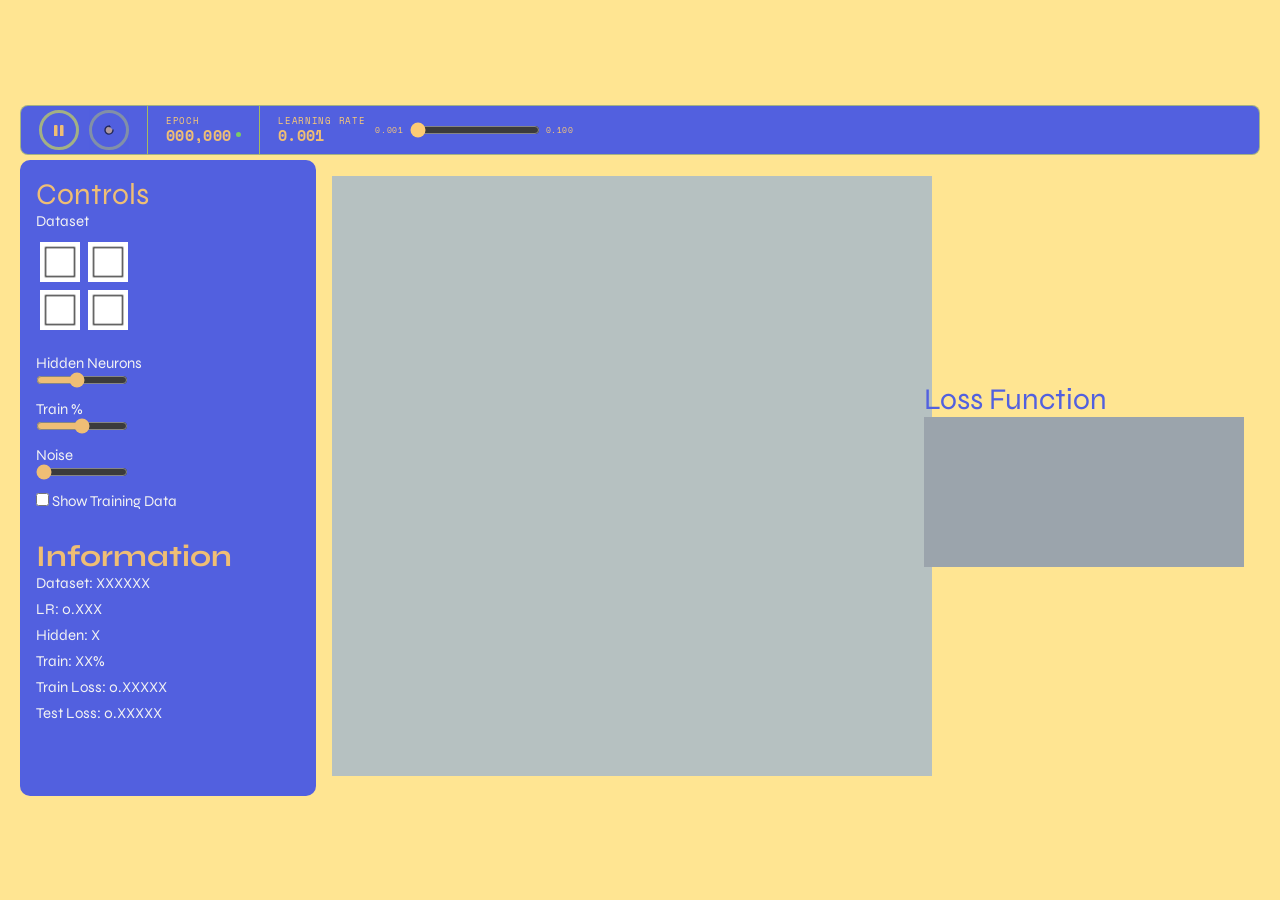
==== design.html @ 018b8b6a "Fixed pause logic" ====
<!-- Pending
- Assets for Dataset
- Set up sliders to connect to information
- Transfer code to a js file, avoid overriding
- Set up canvas
- Set up Loss function.
-->

<!DOCTYPE html>
<html lang="en">
<head>
  <meta charset="UTF-8"/>
  <meta name="viewport" content="width=device-width, initial-scale=1.0"/>
  <title>Neural Network Playground</title>
<link rel="icon" type="image/x-icon" href="logo.jpg">
  <link rel="preconnect" href="https://fonts.googleapis.com"/>
  <link href="https://fonts.googleapis.com/css2?family=Space+Mono:wght@400;700&family=Syne:wght@600;700&display=swap" rel="stylesheet"/>
  <link rel="stylesheet" href="finalstyle.css" />
</head>
<body>
<nav class="hdr">

  <!-- Section 1: Pause / Reset -->
  <div class="seg">
    <button class="btn" id="pauseBtn" title="Pause / Resume">
      <svg id="pauseIcon" viewBox="0 0 12 12">
        <rect x="1.0" y="1" width="3.5" height="30" rx="1"/>
        <rect x="7"   y="1" width="3.5" height="30" rx="1"/>
      </svg>
    </button>
    <button class="btn" id="resetBtn" title="Reset" style="opacity:0.6;">
      <svg viewBox="0 0 12 12" fill="none" stroke="currentColor" stroke-width="1.4" stroke-linecap="round" stroke-linejoin="round">
        <path d="M10 6A4 4 0 1 1 6 2.1"/>
        <polygon points="6,1 8.4,3.2 5.6,3.2" fill="currentColor" stroke="none"/>
      </svg>
    </button>
  </div>

  <!-- Section 2: Epoch -->
  <div class="seg">
    <div style="display:flex;flex-direction:column;gap:1px;">
      <div class="mono-label">epoch</div>
      <div style="display:flex;align-items:center;gap:5px;">
        <div class="mono-val" id="epochVal">0042</div>
        <div class="dot" id="dot"></div>
      </div>
    </div>
  </div>

  <!-- Section 3: Learning Rate -->
  <div class="seg">
    <div style="display:flex;flex-direction:column;gap:1px;flex-shrink:0;">
      <div class="mono-label">learning rate</div>
      <div class="mono-val" id="lrVal">0.001</div>
    </div>
    <div style="display:flex;align-items:center;gap:6px;flex:1;">
      <span class="mono-label" style="font-size:8px;white-space:nowrap;">0.001</span>
      <input type="range" class="lr-slider" id="lrSlider" min="1" max="100" step="1" value="1"/>
      <span class="mono-label" style="font-size:8px;white-space:nowrap;">0.100</span>
    </div>
  </div>
</nav>

<div class="left-sidebar-grid">
    <section class="left-sidebar" style="font-size: 30px;">Controls
         <p>Dataset</p>
         <div style="padding-bottom: 20px;">
            <div class="divSquare"><img src=test.webp></div>
            <div class="divSquare"><img src=test.webp></div>
            <div style='clear:both'></div>
            <div class="divSquare"><img src=test.webp></div>
            <div class="divSquare"><img src=test.webp></div>
            <div style='clear:both'></div>
         </div>
         <p>Hidden Neurons <br>
            <input type="range" class="controls-lr-slider" id="lrSlider" min="1" max="8" step="1" value="4"/>
         </p>
         <p>Train % <br>
            <input type="range" class="controls-lr-slider" id="lrSlider" min="10" max="90" step="1" value="50"/>
         </p>
         <p>Noise <br>
            <input type="range" class="controls-lr-slider" id="lrSlider" min="0" max="50" step="1" value="0"/>
         </p>
         <p><input type="checkbox"> Show Training Data</p>

         <h2 style="font-size: 30px; padding-top: 20px;">Information</h2>
         <p>Dataset: XXXXXX</p>
         <p>LR: 0.XXX</p>
         <p>Hidden: X</p>
         <p>Train: XX%</p>
         <p>Train Loss: 0.XXXXX</p>
         <p>Test Loss: 0.XXXXX</p>
    </section>
    <main class="main-content" style="margin: auto;">
        <canvas id="plot" width="600" height="600" style="background-color: rgb(182, 193, 193);"></canvas>
    </main>
    <main class="loss-function" style="margin: auto;">
        <p>Loss Function</p>
        <canvas id="lossPlot" width="320" style="background-color: rgb(155, 164, 172);"></canvas>
    </main>
</div>
 
<script>
  const lrSlider = document.getElementById('lrSlider');
  const lrVal    = document.getElementById('lrVal');
 
  lrSlider.addEventListener('input', () => {
    lrVal.textContent = (parseInt(lrSlider.value) / 1000).toFixed(3);
  });
 
  let paused = true;
  let epoch  = 0;
  const pauseBtn  = document.getElementById('pauseBtn');
  const pauseIcon = document.getElementById('pauseIcon');
  const epochVal  = document.getElementById('epochVal');
  const dot       = document.getElementById('dot');
 
  const PLAY  = '<polygon points="2.5,1.5 10,6 2.5,10.5"/>';
  const PAUSE = '<rect x="1.5" y="1" width="3.5" height="10" rx="1"/><rect x="7" y="1" width="3.5" height="10" rx="1"/>';
 
  function fmt(n) {
    return String(n).padStart(6, '0').replace(/(\d{3})(\d{3})/, '$1,$2');
  }
 
  function render() {
    epochVal.innerHTML = fmt(epoch);
  }
 
  pauseBtn.addEventListener('click', () => {
    paused = !paused;
    pauseIcon.innerHTML = paused ? PLAY : PAUSE;
    dot.className = paused ? 'dot off' : 'dot';
  });
 
  document.getElementById('resetBtn').addEventListener('click', () => {
    epoch = 0;
    paused = true;
    pauseIcon.innerHTML = PLAY;
    dot.className = 'dot off';
    render();
  });
 
  // 1 epoch per tick, every 20ms = 50 epochs per second
  setInterval(() => {
    if (!paused) {
      epoch += 1;
      render();
    }
  }, 20);
 
  render();

  document.querySelectorAll('.slider-row input[type=range]').forEach(input => {
    const out = document.getElementById(input.dataset.out);
    input.addEventListener('input', () => {
      out.textContent = (parseInt(input.value) / 100).toFixed(2);
    });
  });
 
  document.querySelectorAll('.img-card input[type=file]').forEach(inp => {
    inp.addEventListener('change', e => {
      const file = e.target.files[0];
      if (!file) return;
      const idx   = inp.dataset.card;
      const card  = document.getElementById('imgCard' + idx);
      const thumb = document.getElementById('imgThumb' + idx);
      const reader = new FileReader();
      reader.onload = ev => {
        thumb.src = ev.target.result;
        card.classList.add('has-image', 'selected');
      };
      reader.readAsDataURL(file);
    });
  });
</script>

</body>
</html>
---- finalstyle.css ----
*, *::before, *::after { box-sizing: border-box; margin: 0; padding: 0; }

    body {
      background: #ffdd6fc0;
      display: flex;
      align-items: flex-start;
      justify-content: center;
      flex-direction: column;
      padding: 20px;
      min-height: 100vh;
    }

    :root {
      --bg-primary: #5260df;
      --text-primary: #efbe75;
      --text-secondary: #f1cd63;
      --text-tertiary: #fecb74;
      --border-tertiary: rgba(229, 255, 0, 0.573);
      --border-secondary: rgba(220, 234, 69, 0.59);
      --radius-md: 70px;
      --radius-lg: 8px;
      --green: #7bca65;
    }

    .hdr {
      font-family: 'Syne', sans-serif;
      background: var(--bg-primary);
      border: 0.5px solid var(--border-secondary);
      border-radius: var(--radius-lg);
      display: flex;
      align-items: stretch;
      height: 50px;
      width: 100%;
      max-width: 100%;
      user-select: none;
      overflow: hidden;
    }

    .seg {
      display: flex;
      align-items: center;
      padding: 0 18px;
      gap: 10px;
      border-right: 0.5px solid var(--border-tertiary);
      flex-shrink: 0;
    }
    .seg:last-child { border-right: none; flex: 1; }

    .btn {
      width: 40px; height: 40px;
      border-radius: var(--radius-md);
      border: 3px solid var(--border-secondary);
      background: transparent;
      display: flex; align-items: center; justify-content: center;
      cursor: pointer;
      transition: background 0.12s, transform 0.08s;
      flex-shrink: 0;
    }
    .btn:hover { background: var(--bg-secondary); }
    .btn:active { transform: scale(0.94); }
    .btn svg { width: 12px; height: 12px; fill: var(--text-primary); }

    .mono-label {
      font-family: 'Space Mono', monospace;
      font-size: 9px;
      color: var(--text-tertiary);
      letter-spacing: 0.08em;
      text-transform: uppercase;
      line-height: 1;
    }
    .mono-val {
      font-family: 'Space Mono', monospace;
      font-size: 15px;
      font-weight: 700;
      color: var(--text-primary);
      letter-spacing: 0.02em;
      line-height: 1.2;
    }
    .mono-val span {
      font-size: 10px;
      color: var(--text-tertiary);
      font-weight: 400;
      margin-left: 2px;
    }

    .dot {
      width: 5px; height: 5px;
      border-radius: 50%;
      background: var(--green);
      flex-shrink: 0;
      animation: pulse 1.4s ease-in-out infinite;
    }
    .dot.off { background: var(--text-tertiary); animation: none; opacity: 0.5; }
    @keyframes pulse {
      0%, 100% { opacity: 1; transform: scale(1); }
      50%       { opacity: 0.4; transform: scale(0.7); }
    }

    .lr-slider {
      accent-color: var(--text-tertiary);
      cursor: pointer;
      flex: 1;
      min-width: 80px;
      max-width: 15%;
    }


    /* grid container */
.left-sidebar-grid {
    font-family: 'Syne', sans-serif;
    display:grid;
    padding-top: 5px;
    grid-template-areas:
        'main-content'
        'left-sidebar'
        'loss-function';
        width: 100%;
}

/* general column padding */
.left-sidebar-grid > * {
    padding:1rem;
}

.left-sidebar-grid > .main-content {
    grid-area:main-content;
}
.left-sidebar-grid > .left-sidebar {
    grid-area:left-sidebar;
    background:var(--bg-primary);
    color: var(--text-primary);
    border-radius: 10px;
}

.left-sidebar-grid > .loss-function {
    grid-area: loss-function;
    font-size: 30px;
    color: var(--bg-primary)
}

/* tablet breakpoint */
@media (min-width:768px) {
    .left-sidebar-grid {
        grid-template-columns:repeat(4, 1fr);
        grid-template-areas:
            'left-sidebar main-content main-content loss-function';
    }
}

.left-sidebar p {
    font-size: 15px;
    padding-bottom: 8px;
    font-weight: lighter;
        color:#f3f3f3;
}

.divSquare{
    width:40px; height:40px; margin:4px; float:left;
}

.divSquare img {
    height:40px;
}

.controls-lr-slider {
    accent-color: var(--text-primary);
    cursor: pointer;
    flex: 1;
    min-width: 80px;
    max-width: 35%;
}
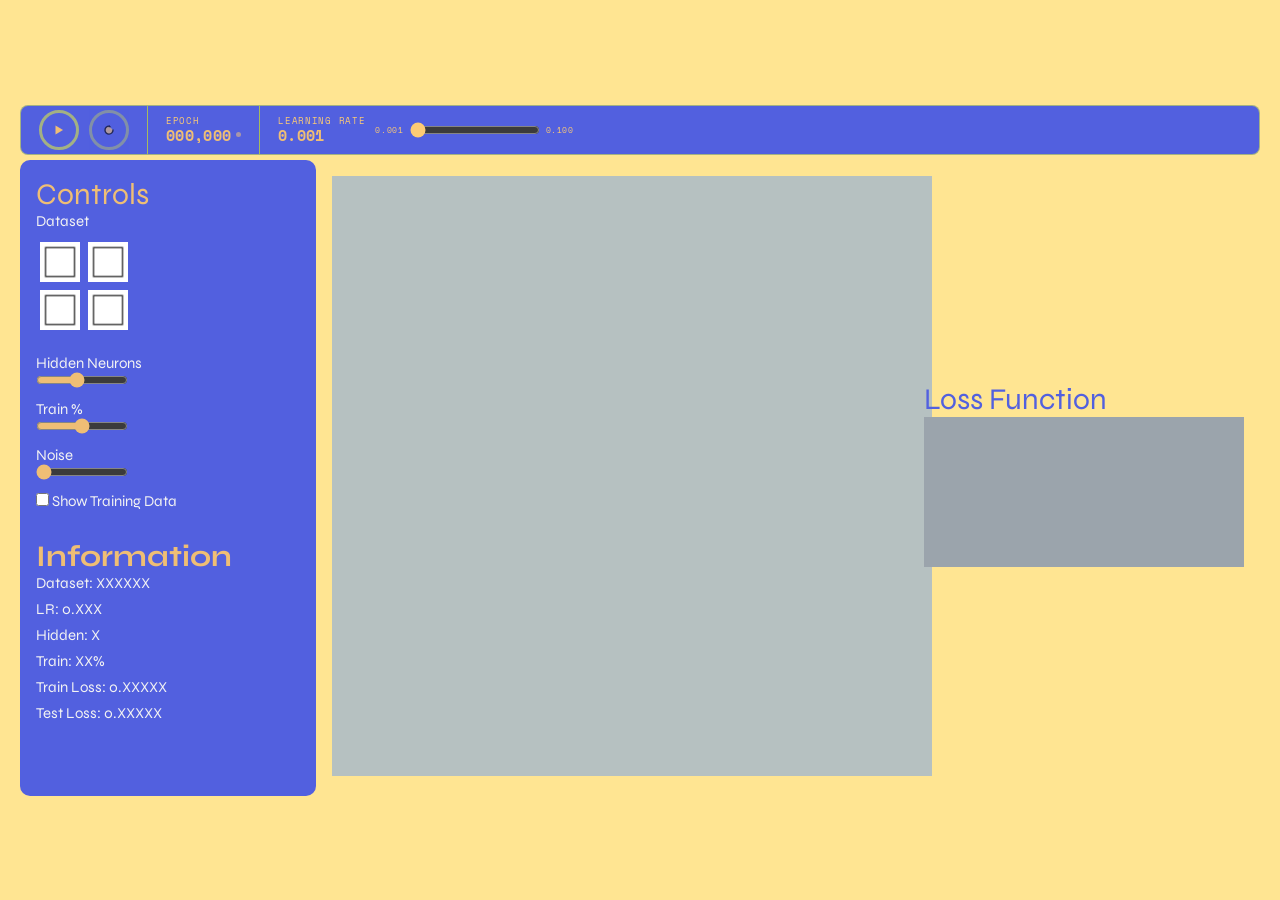
==== commit f5d95779: "Fixed slider logic" ====
--- a/design.html
+++ b/design.html
@@ -73,14 +73,11 @@
             <div style='clear:both'></div>
          </div>
          <p>Hidden Neurons <br>
-            <input type="range" class="controls-lr-slider" id="lrSlider" min="1" max="8" step="1" value="4"/>
-         </p>
+            <input type="range" class="controls-lr-slider" id="hiddenSlider" min="1" max="8" step="1" value="4"/>         </p>
          <p>Train % <br>
-            <input type="range" class="controls-lr-slider" id="lrSlider" min="10" max="90" step="1" value="50"/>
-         </p>
+            <input type="range" class="controls-lr-slider" id="trainSlider" min="10" max="90" step="1" value="50"/>         </p>
          <p>Noise <br>
-            <input type="range" class="controls-lr-slider" id="lrSlider" min="0" max="50" step="1" value="0"/>
-         </p>
+            <input type="range" class="controls-lr-slider" id="noiseSlider" min="0" max="50" step="1" value="0"/>         </p>
          <p><input type="checkbox"> Show Training Data</p>
 
          <h2 style="font-size: 30px; padding-top: 20px;">Information</h2>
@@ -101,45 +98,73 @@
 </div>
  
 <script>
-  const lrSlider = document.getElementById('lrSlider');
-  const lrVal    = document.getElementById('lrVal');
+  const lrSlider = document.getElementById('lrSlider');  
+  const hiddenSlider = document.getElementById('hiddenSlider');
+  const trainSlider = document.getElementById('trainSlider');
+  const noiseSlider = document.getElementById('noiseSlider');
+  const lrVal = document.getElementById('lrVal');
  
   lrSlider.addEventListener('input', () => {
     lrVal.textContent = (parseInt(lrSlider.value) / 1000).toFixed(3);
   });
- 
-  let paused = true;
-  let epoch  = 0;
-  const pauseBtn  = document.getElementById('pauseBtn');
-  const pauseIcon = document.getElementById('pauseIcon');
-  const epochVal  = document.getElementById('epochVal');
-  const dot       = document.getElementById('dot');
- 
-  const PLAY  = '<polygon points="2.5,1.5 10,6 2.5,10.5"/>';
-  const PAUSE = '<rect x="1.5" y="1" width="3.5" height="10" rx="1"/><rect x="7" y="1" width="3.5" height="10" rx="1"/>';
- 
-  function fmt(n) {
-    return String(n).padStart(6, '0').replace(/(\d{3})(\d{3})/, '$1,$2');
-  }
- 
-  function render() {
-    epochVal.innerHTML = fmt(epoch);
-  }
- 
-  pauseBtn.addEventListener('click', () => {
-    paused = !paused;
+
+  hiddenSlider.addEventListener('input', () => {
+  console.log("Hidden:", hiddenSlider.value);
+  });
+
+  trainSlider.addEventListener('input', () => {
+    console.log("Train %:", trainSlider.value);
+  });
+
+  noiseSlider.addEventListener('input', () => {
+    console.log("Noise:", noiseSlider.value);
+  });
+
+  function syncPlaybackUI() {
     pauseIcon.innerHTML = paused ? PLAY : PAUSE;
     dot.className = paused ? 'dot off' : 'dot';
-  });
- 
-  document.getElementById('resetBtn').addEventListener('click', () => {
-    epoch = 0;
-    paused = true;
-    pauseIcon.innerHTML = PLAY;
-    dot.className = 'dot off';
-    render();
-  });
- 
+  }
+
+  let paused = true;
+let epoch = 0;
+
+const pauseBtn = document.getElementById('pauseBtn');
+const pauseIcon = document.getElementById('pauseIcon');
+const epochVal = document.getElementById('epochVal');
+const dot = document.getElementById('dot');
+const resetBtn = document.getElementById('resetBtn');
+
+const PLAY = '<polygon points="2.5,1.5 10,6 2.5,10.5"/>';
+const PAUSE = '<rect x="1.5" y="1" width="3.5" height="10" rx="1"/><rect x="7" y="1" width="3.5" height="10" rx="1"/>';
+
+function syncPlaybackUI() {
+  pauseIcon.innerHTML = paused ? PLAY : PAUSE;
+  dot.className = paused ? 'dot off' : 'dot';
+}
+
+function fmt(n) {
+  return String(n).padStart(6, '0').replace(/(\d{3})(\d{3})/, '$1,$2');
+}
+
+function render() {
+  epochVal.textContent = fmt(epoch);
+}
+
+pauseBtn.addEventListener('click', () => {
+  paused = !paused;
+  syncPlaybackUI();
+});
+
+resetBtn.addEventListener('click', () => {
+  epoch = 0;
+  paused = true;
+  syncPlaybackUI();
+  render();
+});
+
+syncPlaybackUI();
+render();
+
   // 1 epoch per tick, every 20ms = 50 epochs per second
   setInterval(() => {
     if (!paused) {
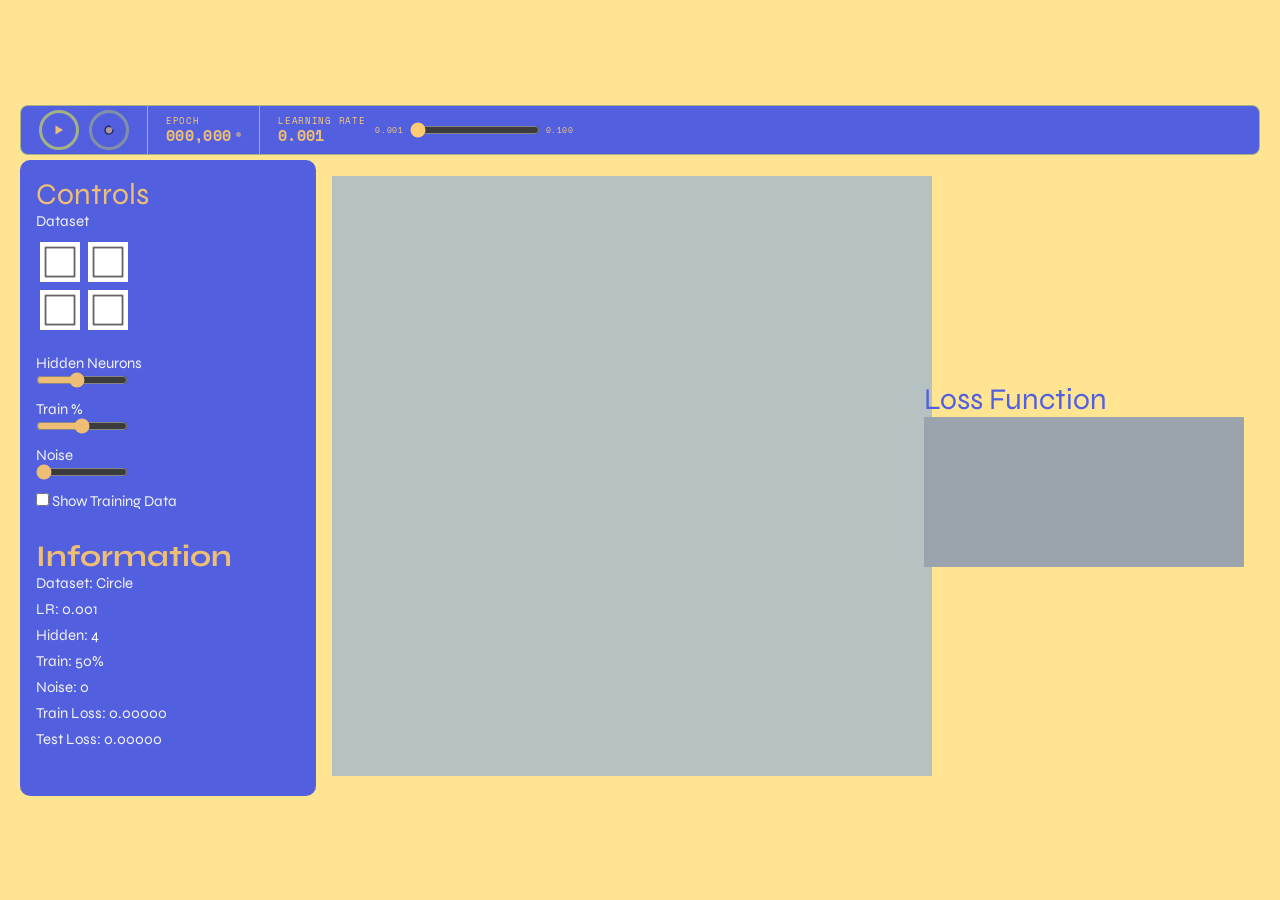
==== commit cd3c50bc: "Slider logic fixed" ====
--- a/design.html
+++ b/design.html
@@ -81,12 +81,13 @@
          <p><input type="checkbox"> Show Training Data</p>
 
          <h2 style="font-size: 30px; padding-top: 20px;">Information</h2>
-         <p>Dataset: XXXXXX</p>
-         <p>LR: 0.XXX</p>
-         <p>Hidden: X</p>
-         <p>Train: XX%</p>
-         <p>Train Loss: 0.XXXXX</p>
-         <p>Test Loss: 0.XXXXX</p>
+          <p>Dataset: <span id="infoDataset">Circle</span></p>
+          <p>LR: <span id="infoLR">0.001</span></p>
+          <p>Hidden: <span id="infoHidden">4</span></p>
+          <p>Train: <span id="infoTrain">50%</span></p>
+          <p>Noise: <span id="infoNoise">0</span></p>
+          <p>Train Loss: <span id="infoTrainLoss">0.00000</span></p>
+          <p>Test Loss: <span id="infoTestLoss">0.00000</span></p>
     </section>
     <main class="main-content" style="margin: auto;">
         <canvas id="plot" width="600" height="600" style="background-color: rgb(182, 193, 193);"></canvas>
@@ -103,6 +104,14 @@
   const trainSlider = document.getElementById('trainSlider');
   const noiseSlider = document.getElementById('noiseSlider');
   const lrVal = document.getElementById('lrVal');
+
+  const infoDataset = document.getElementById('infoDataset');
+  const infoLR = document.getElementById('infoLR');
+  const infoHidden = document.getElementById('infoHidden');
+  const infoTrain = document.getElementById('infoTrain');
+  const infoNoise = document.getElementById('infoNoise');
+  const infoTrainLoss = document.getElementById('infoTrainLoss');
+  const infoTestLoss = document.getElementById('infoTestLoss');
  
   lrSlider.addEventListener('input', () => {
     lrVal.textContent = (parseInt(lrSlider.value) / 1000).toFixed(3);
@@ -119,6 +128,32 @@
   noiseSlider.addEventListener('input', () => {
     console.log("Noise:", noiseSlider.value);
   });
+
+  function updateInfo() {
+  infoDataset.textContent = 'Circle'; // change later when dataset buttons work
+  infoLR.textContent = (parseInt(lrSlider.value) / 1000).toFixed(3);
+  infoHidden.textContent = hiddenSlider.value;
+  infoTrain.textContent = `${trainSlider.value}%`;
+  infoNoise.textContent = noiseSlider.value;
+}
+
+lrSlider.addEventListener('input', () => {
+  lrVal.textContent = (parseInt(lrSlider.value) / 1000).toFixed(3);
+  updateInfo();
+});
+
+hiddenSlider.addEventListener('input', () => {
+  updateInfo();
+});
+
+trainSlider.addEventListener('input', () => {
+  updateInfo();
+});
+
+noiseSlider.addEventListener('input', () => {
+  updateInfo();
+});
+
 
   function syncPlaybackUI() {
     pauseIcon.innerHTML = paused ? PLAY : PAUSE;
@@ -164,6 +199,7 @@
 
 syncPlaybackUI();
 render();
+updateInfo();
 
   // 1 epoch per tick, every 20ms = 50 epochs per second
   setInterval(() => {
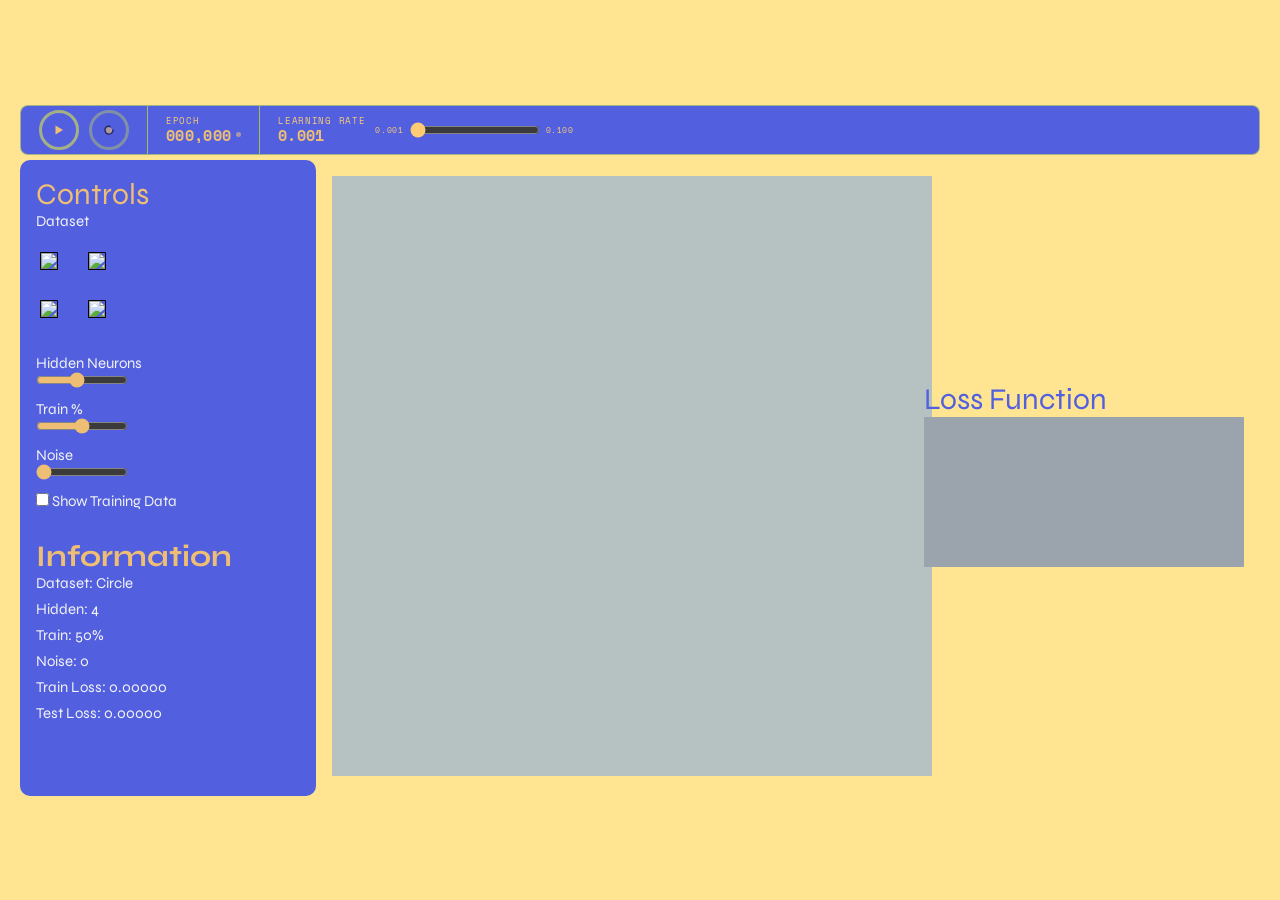
==== commit 8250f824: "Assets + Scroll Fixes" ====
--- a/design.html
+++ b/design.html
@@ -12,7 +12,7 @@
   <meta charset="UTF-8"/>
   <meta name="viewport" content="width=device-width, initial-scale=1.0"/>
   <title>Neural Network Playground</title>
-<link rel="icon" type="image/x-icon" href="logo.jpg">
+  <link rel="icon" type="image/x-icon" href="logo.jpg">
   <link rel="preconnect" href="https://fonts.googleapis.com"/>
   <link href="https://fonts.googleapis.com/css2?family=Space+Mono:wght@400;700&family=Syne:wght@600;700&display=swap" rel="stylesheet"/>
   <link rel="stylesheet" href="finalstyle.css" />
@@ -65,11 +65,11 @@
     <section class="left-sidebar" style="font-size: 30px;">Controls
          <p>Dataset</p>
          <div style="padding-bottom: 20px;">
-            <div class="divSquare"><img src=test.webp></div>
-            <div class="divSquare"><img src=test.webp></div>
+            <div class="divSquare"><img src=img/circle.jpg></div>
+            <div class="divSquare"><img src=img/xor.jpg></div>
             <div style='clear:both'></div>
-            <div class="divSquare"><img src=test.webp></div>
-            <div class="divSquare"><img src=test.webp></div>
+            <div class="divSquare"><img src=img/gaussian.jpg></div>
+            <div class="divSquare"><img src=img/spiral.jpg></div>
             <div style='clear:both'></div>
          </div>
          <p>Hidden Neurons <br>
@@ -81,9 +81,8 @@
          <p><input type="checkbox"> Show Training Data</p>
 
          <h2 style="font-size: 30px; padding-top: 20px;">Information</h2>
-          <p>Dataset: <span id="infoDataset">Circle</span></p>
-          <p>LR: <span id="infoLR">0.001</span></p>
-          <p>Hidden: <span id="infoHidden">4</span></p>
+          <p>Dataset: <span id="infoDataset">Circle</span></p> 
+          <p>Hidden: <span id="infoHidden">4</span></p> 
           <p>Train: <span id="infoTrain">50%</span></p>
           <p>Noise: <span id="infoNoise">0</span></p>
           <p>Train Loss: <span id="infoTrainLoss">0.00000</span></p>
@@ -106,7 +105,6 @@
   const lrVal = document.getElementById('lrVal');
 
   const infoDataset = document.getElementById('infoDataset');
-  const infoLR = document.getElementById('infoLR');
   const infoHidden = document.getElementById('infoHidden');
   const infoTrain = document.getElementById('infoTrain');
   const infoNoise = document.getElementById('infoNoise');
@@ -131,10 +129,9 @@
 
   function updateInfo() {
   infoDataset.textContent = 'Circle'; // change later when dataset buttons work
-  infoLR.textContent = (parseInt(lrSlider.value) / 1000).toFixed(3);
   infoHidden.textContent = hiddenSlider.value;
   infoTrain.textContent = `${trainSlider.value}%`;
-  infoNoise.textContent = noiseSlider.value;
+  infoNoise.textContent = `${noiseSlider.value / 100}`;
 }
 
 lrSlider.addEventListener('input', () => {
--- a/finalstyle.css
+++ b/finalstyle.css
@@ -160,6 +160,8 @@
 
 .divSquare img {
     height:40px;
+    border-radius: 5%;
+    border: 1.5px solid black;
 }
 
 .controls-lr-slider {
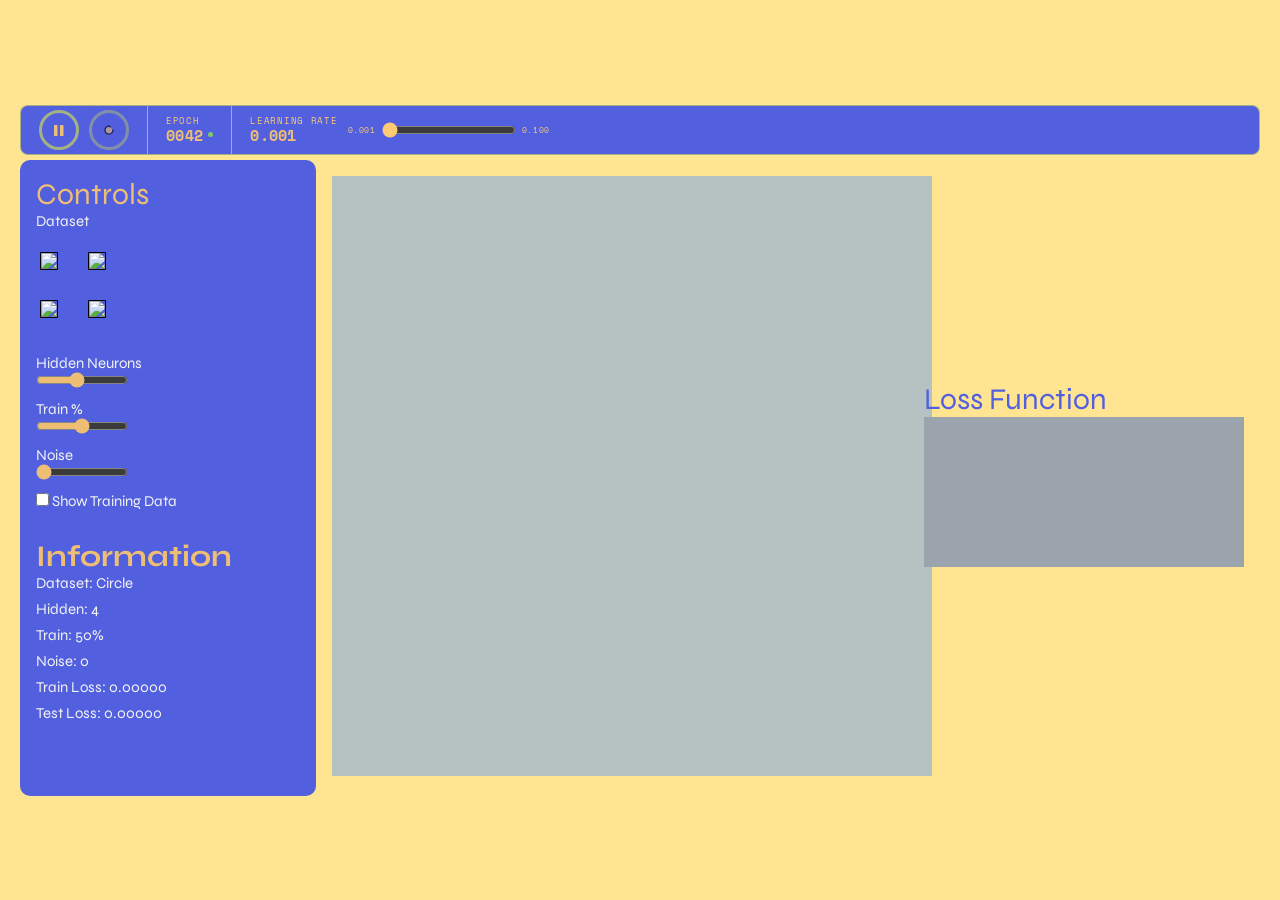
==== commit b57f55a8: "Transfer docs" ====
--- a/design.html
+++ b/design.html
@@ -96,141 +96,7 @@
         <canvas id="lossPlot" width="320" style="background-color: rgb(155, 164, 172);"></canvas>
     </main>
 </div>
- 
-<script>
-  const lrSlider = document.getElementById('lrSlider');  
-  const hiddenSlider = document.getElementById('hiddenSlider');
-  const trainSlider = document.getElementById('trainSlider');
-  const noiseSlider = document.getElementById('noiseSlider');
-  const lrVal = document.getElementById('lrVal');
-
-  const infoDataset = document.getElementById('infoDataset');
-  const infoHidden = document.getElementById('infoHidden');
-  const infoTrain = document.getElementById('infoTrain');
-  const infoNoise = document.getElementById('infoNoise');
-  const infoTrainLoss = document.getElementById('infoTrainLoss');
-  const infoTestLoss = document.getElementById('infoTestLoss');
- 
-  lrSlider.addEventListener('input', () => {
-    lrVal.textContent = (parseInt(lrSlider.value) / 1000).toFixed(3);
-  });
-
-  hiddenSlider.addEventListener('input', () => {
-  console.log("Hidden:", hiddenSlider.value);
-  });
-
-  trainSlider.addEventListener('input', () => {
-    console.log("Train %:", trainSlider.value);
-  });
-
-  noiseSlider.addEventListener('input', () => {
-    console.log("Noise:", noiseSlider.value);
-  });
-
-  function updateInfo() {
-  infoDataset.textContent = 'Circle'; // change later when dataset buttons work
-  infoHidden.textContent = hiddenSlider.value;
-  infoTrain.textContent = `${trainSlider.value}%`;
-  infoNoise.textContent = `${noiseSlider.value / 100}`;
-}
-
-lrSlider.addEventListener('input', () => {
-  lrVal.textContent = (parseInt(lrSlider.value) / 1000).toFixed(3);
-  updateInfo();
-});
-
-hiddenSlider.addEventListener('input', () => {
-  updateInfo();
-});
-
-trainSlider.addEventListener('input', () => {
-  updateInfo();
-});
-
-noiseSlider.addEventListener('input', () => {
-  updateInfo();
-});
-
-
-  function syncPlaybackUI() {
-    pauseIcon.innerHTML = paused ? PLAY : PAUSE;
-    dot.className = paused ? 'dot off' : 'dot';
-  }
-
-  let paused = true;
-let epoch = 0;
-
-const pauseBtn = document.getElementById('pauseBtn');
-const pauseIcon = document.getElementById('pauseIcon');
-const epochVal = document.getElementById('epochVal');
-const dot = document.getElementById('dot');
-const resetBtn = document.getElementById('resetBtn');
-
-const PLAY = '<polygon points="2.5,1.5 10,6 2.5,10.5"/>';
-const PAUSE = '<rect x="1.5" y="1" width="3.5" height="10" rx="1"/><rect x="7" y="1" width="3.5" height="10" rx="1"/>';
-
-function syncPlaybackUI() {
-  pauseIcon.innerHTML = paused ? PLAY : PAUSE;
-  dot.className = paused ? 'dot off' : 'dot';
-}
-
-function fmt(n) {
-  return String(n).padStart(6, '0').replace(/(\d{3})(\d{3})/, '$1,$2');
-}
-
-function render() {
-  epochVal.textContent = fmt(epoch);
-}
-
-pauseBtn.addEventListener('click', () => {
-  paused = !paused;
-  syncPlaybackUI();
-});
-
-resetBtn.addEventListener('click', () => {
-  epoch = 0;
-  paused = true;
-  syncPlaybackUI();
-  render();
-});
-
-syncPlaybackUI();
-render();
-updateInfo();
-
-  // 1 epoch per tick, every 20ms = 50 epochs per second
-  setInterval(() => {
-    if (!paused) {
-      epoch += 1;
-      render();
-    }
-  }, 20);
- 
-  render();
-
-  document.querySelectorAll('.slider-row input[type=range]').forEach(input => {
-    const out = document.getElementById(input.dataset.out);
-    input.addEventListener('input', () => {
-      out.textContent = (parseInt(input.value) / 100).toFixed(2);
-    });
-  });
- 
-  document.querySelectorAll('.img-card input[type=file]').forEach(inp => {
-    inp.addEventListener('change', e => {
-      const file = e.target.files[0];
-      if (!file) return;
-      const idx   = inp.dataset.card;
-      const card  = document.getElementById('imgCard' + idx);
-      const thumb = document.getElementById('imgThumb' + idx);
-      const reader = new FileReader();
-      reader.onload = ev => {
-        thumb.src = ev.target.result;
-        card.classList.add('has-image', 'selected');
-      };
-      reader.readAsDataURL(file);
-    });
-  });
-</script>
-
+  <script src="app.js"></script>
+  
 </body>
 </html>
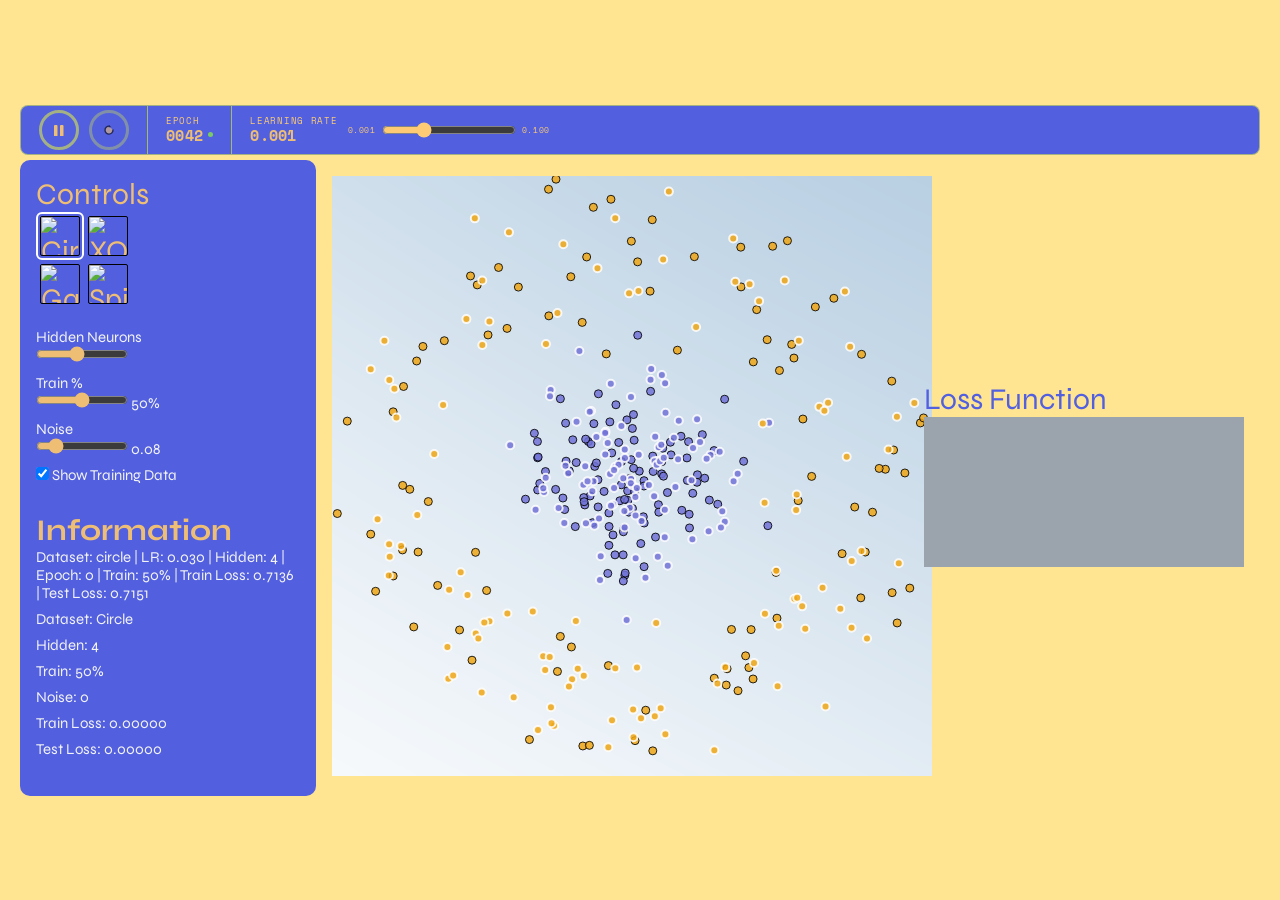
==== commit 1693b2a0: "Changes" ====
--- a/design.html
+++ b/design.html
@@ -22,8 +22,8 @@
 
   <!-- Section 1: Pause / Reset -->
   <div class="seg">
-    <button class="btn" id="pauseBtn" title="Pause / Resume">
-      <svg id="pauseIcon" viewBox="0 0 12 12">
+  <button class="btn" id="trainBtn" title="Train / Pause">
+        <svg id="pauseIcon" viewBox="0 0 12 12">
         <rect x="1.0" y="1" width="3.5" height="30" rx="1"/>
         <rect x="7"   y="1" width="3.5" height="30" rx="1"/>
       </svg>
@@ -55,7 +55,7 @@
     </div>
     <div style="display:flex;align-items:center;gap:6px;flex:1;">
       <span class="mono-label" style="font-size:8px;white-space:nowrap;">0.001</span>
-      <input type="range" class="lr-slider" id="lrSlider" min="1" max="100" step="1" value="1"/>
+      <input type="range" class="lr-slider" id="lr" min="0.001" max="0.1" step="0.001" value="0.03"/>
       <span class="mono-label" style="font-size:8px;white-space:nowrap;">0.100</span>
     </div>
   </div>
@@ -63,24 +63,41 @@
 
 <div class="left-sidebar-grid">
     <section class="left-sidebar" style="font-size: 30px;">Controls
-         <p>Dataset</p>
-         <div style="padding-bottom: 20px;">
-            <div class="divSquare"><img src=img/circle.jpg></div>
-            <div class="divSquare"><img src=img/xor.jpg></div>
-            <div style='clear:both'></div>
-            <div class="divSquare"><img src=img/gaussian.jpg></div>
-            <div class="divSquare"><img src=img/spiral.jpg></div>
-            <div style='clear:both'></div>
-         </div>
+         <select id="datasetSelect" style="display:none;">
+          <option value="circle" selected>Circle</option>
+          <option value="xor">XOR</option>
+          <option value="gaussian">Gaussian</option>
+          <option value="spiral">Spiral</option>
+        </select>
+        <div style="padding-bottom: 20px;">
+        <div class="divSquare dataset-card active" data-dataset="circle">
+          <img src="img/circle.jpg" alt="Circle dataset">
+        </div>
+        <div class="divSquare dataset-card" data-dataset="xor">
+          <img src="img/xor.jpg" alt="XOR dataset">
+        </div>
+        <div style="clear:both"></div>
+
+        <div class="divSquare dataset-card" data-dataset="gaussian">
+          <img src="img/gaussian.jpg" alt="Gaussian dataset">
+        </div>
+        <div class="divSquare dataset-card" data-dataset="spiral">
+          <img src="img/spiral.jpg" alt="Spiral dataset">
+        </div>
+        <div style="clear:both"></div>
+      </div>
          <p>Hidden Neurons <br>
-            <input type="range" class="controls-lr-slider" id="hiddenSlider" min="1" max="8" step="1" value="4"/>         </p>
+         <input type="range" class="controls-lr-slider" id="hidden" min="1" max="8" step="1" value="4"/>
          <p>Train % <br>
-            <input type="range" class="controls-lr-slider" id="trainSlider" min="10" max="90" step="1" value="50"/>         </p>
+         <input type="range" class="controls-lr-slider" id="trainSplit" min="10" max="90" step="5" value="50"/>
+         <span id="trainSplitValue">50%</span>
          <p>Noise <br>
-            <input type="range" class="controls-lr-slider" id="noiseSlider" min="0" max="50" step="1" value="0"/>         </p>
-         <p><input type="checkbox"> Show Training Data</p>
+         <input type="range" class="controls-lr-slider" id="noise" min="0" max="0.5" step="0.01" value="0.08"/>
+         <span id="noiseValue">0.08</span>
+         <p><input type="checkbox" id="showTrainData" checked> Show Training Data</p>
 
          <h2 style="font-size: 30px; padding-top: 20px;">Information</h2>
+         <p id="status">Ready</p>
           <p>Dataset: <span id="infoDataset">Circle</span></p> 
           <p>Hidden: <span id="infoHidden">4</span></p> 
           <p>Train: <span id="infoTrain">50%</span></p>
@@ -96,7 +113,22 @@
         <canvas id="lossPlot" width="320" style="background-color: rgb(155, 164, 172);"></canvas>
     </main>
 </div>
-  <script src="app.js"></script>
-  
+  <script src="app.js">
+  const datasetSelect = document.getElementById('datasetSelect');
+  const datasetCards = document.querySelectorAll('.dataset-card');
+
+  datasetCards.forEach(card => {
+    card.addEventListener('click', () => {
+      const value = card.dataset.dataset;
+
+      datasetSelect.value = value;
+      datasetSelect.dispatchEvent(new Event('change'));
+
+      datasetCards.forEach(c => c.classList.remove('active'));
+      card.classList.add('active');
+    });
+  });
+  </script>
+
 </body>
 </html>
--- a/finalstyle.css
+++ b/finalstyle.css
@@ -170,4 +170,20 @@
     flex: 1;
     min-width: 80px;
     max-width: 35%;
+}
+
+.dataset-card {
+  cursor: pointer;
+  border-radius: 6px;
+}
+
+.dataset-card img {
+  display: block;
+  width: 40px;
+  height: 40px;
+}
+
+.dataset-card.active img {
+  outline: 2px solid #fff;
+  outline-offset: 2px;
 }
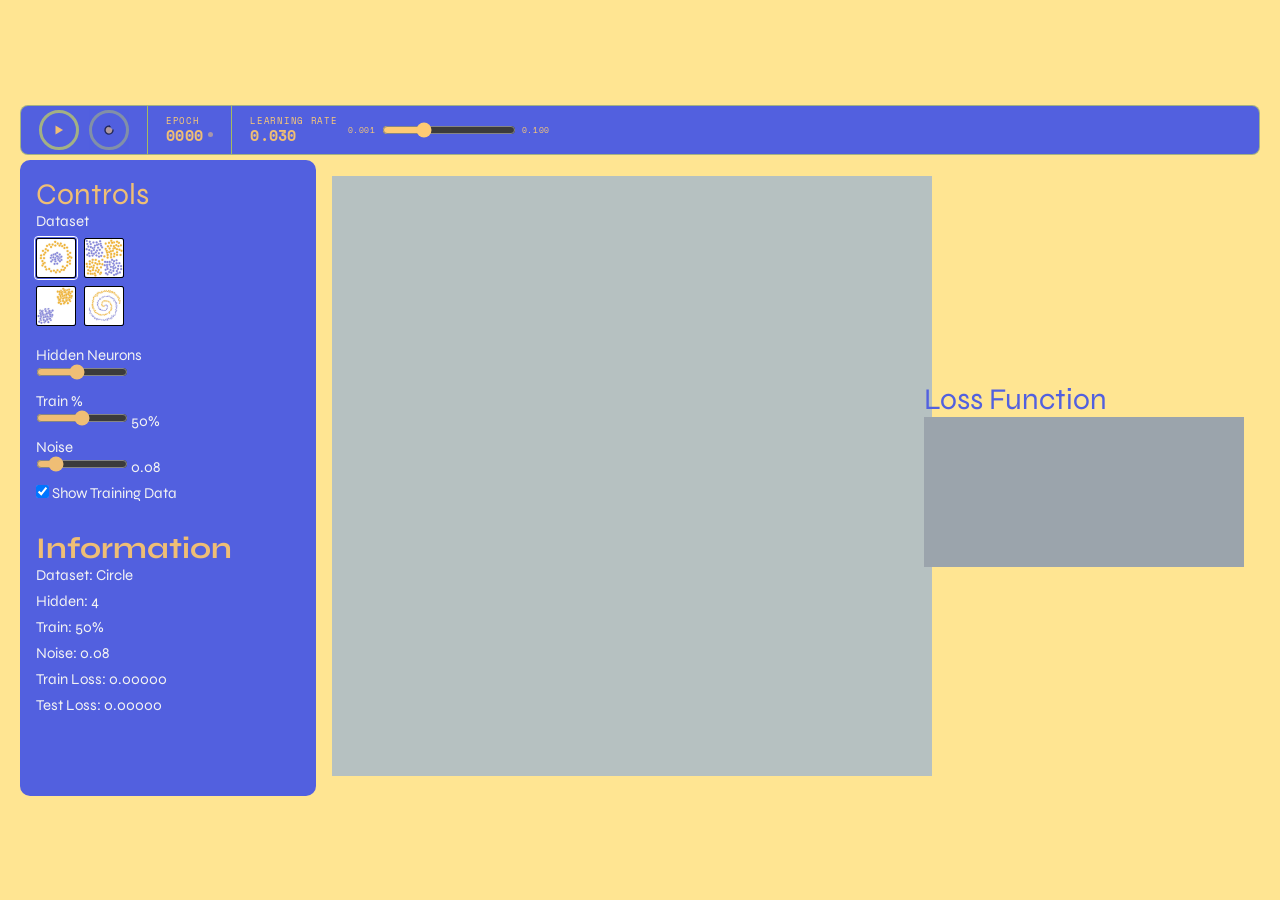
==== commit ebef1245: "imagesSetup" ====
--- a/design.html
+++ b/design.html
@@ -22,8 +22,8 @@
 
   <!-- Section 1: Pause / Reset -->
   <div class="seg">
-  <button class="btn" id="trainBtn" title="Train / Pause">
-        <svg id="pauseIcon" viewBox="0 0 12 12">
+        <button class="btn" id="trainBtn" title="Train / Pause">
+          <svg id="pauseIcon" viewBox="0 0 12 12">
         <rect x="1.0" y="1" width="3.5" height="30" rx="1"/>
         <rect x="7"   y="1" width="3.5" height="30" rx="1"/>
       </svg>
@@ -55,7 +55,7 @@
     </div>
     <div style="display:flex;align-items:center;gap:6px;flex:1;">
       <span class="mono-label" style="font-size:8px;white-space:nowrap;">0.001</span>
-      <input type="range" class="lr-slider" id="lr" min="0.001" max="0.1" step="0.001" value="0.03"/>
+      <input type="range" class="lr-slider" id="lr" min="0.001" max="0.1" step="0.001" value="0.03">
       <span class="mono-label" style="font-size:8px;white-space:nowrap;">0.100</span>
     </div>
   </div>
@@ -63,45 +63,56 @@
 
 <div class="left-sidebar-grid">
     <section class="left-sidebar" style="font-size: 30px;">Controls
-         <select id="datasetSelect" style="display:none;">
-          <option value="circle" selected>Circle</option>
-          <option value="xor">XOR</option>
-          <option value="gaussian">Gaussian</option>
-          <option value="spiral">Spiral</option>
-        </select>
-        <div style="padding-bottom: 20px;">
-        <div class="divSquare dataset-card active" data-dataset="circle">
-          <img src="img/circle.jpg" alt="Circle dataset">
-        </div>
-        <div class="divSquare dataset-card" data-dataset="xor">
-          <img src="img/xor.jpg" alt="XOR dataset">
-        </div>
-        <div style="clear:both"></div>
+    <p>Dataset</p>
 
-        <div class="divSquare dataset-card" data-dataset="gaussian">
-          <img src="img/gaussian.jpg" alt="Gaussian dataset">
-        </div>
-        <div class="divSquare dataset-card" data-dataset="spiral">
-          <img src="img/spiral.jpg" alt="Spiral dataset">
-        </div>
-        <div style="clear:both"></div>
-      </div>
-         <p>Hidden Neurons <br>
-         <input type="range" class="controls-lr-slider" id="hidden" min="1" max="8" step="1" value="4"/>
-         <p>Train % <br>
-         <input type="range" class="controls-lr-slider" id="trainSplit" min="10" max="90" step="5" value="50"/>
-         <span id="trainSplitValue">50%</span>
-         <p>Noise <br>
-         <input type="range" class="controls-lr-slider" id="noise" min="0" max="0.5" step="0.01" value="0.08"/>
-         <span id="noiseValue">0.08</span>
-         <p><input type="checkbox" id="showTrainData" checked> Show Training Data</p>
+    <select id="datasetSelect" hidden>
+      <option value="circle" selected>Circle</option>
+      <option value="xor">XOR</option>
+      <option value="gaussian">Gaussian</option>
+      <option value="spiral">Spiral</option>
+    </select>
+
+    <div class="dataset-grid">
+      <button type="button" class="dataset-card active" data-dataset="circle" aria-label="Circle dataset">
+        <img src="img/Circle.jpg" alt="Circle dataset">
+      </button>
+
+      <button type="button" class="dataset-card" data-dataset="xor" aria-label="XOR dataset">
+        <img src="img/XOR.jpg" alt="XOR dataset">
+      </button>
+
+      <button type="button" class="dataset-card" data-dataset="gaussian" aria-label="Gaussian dataset">
+        <img src="img/Gaussian.jpg" alt="Gaussian dataset">
+      </button>
+
+      <button type="button" class="dataset-card" data-dataset="spiral" aria-label="Spiral dataset">
+        <img src="img/Spiral.jpg" alt="Spiral dataset">
+      </button>
+    </div>
+        <p>Hidden Neurons <br>
+          <input type="range" class="controls-lr-slider" id="hidden" min="1" max="8" step="1" value="4">
+        </p>
+
+        <p>Train % <br>
+          <input type="range" class="controls-lr-slider" id="trainSplit" min="10" max="90" step="5" value="50">
+          <span id="trainSplitValue">50%</span>
+        </p>
+
+        <p>Noise <br>
+          <input type="range" class="controls-lr-slider" id="noise" min="0" max="0.5" step="0.01" value="0.08">
+          <span id="noiseValue">0.08</span>
+        </p>
+
+        <p>
+          <input type="checkbox" id="showTrainData" checked>
+          Show Training Data
+        </p>
 
          <h2 style="font-size: 30px; padding-top: 20px;">Information</h2>
-         <p id="status">Ready</p>
-          <p>Dataset: <span id="infoDataset">Circle</span></p> 
-          <p>Hidden: <span id="infoHidden">4</span></p> 
+          <p>Dataset: <span id="infoDataset">Circle</span></p>
+          <p>Hidden: <span id="infoHidden">4</span></p>
           <p>Train: <span id="infoTrain">50%</span></p>
-          <p>Noise: <span id="infoNoise">0</span></p>
+          <p>Noise: <span id="infoNoise">0.08</span></p>
           <p>Train Loss: <span id="infoTrainLoss">0.00000</span></p>
           <p>Test Loss: <span id="infoTestLoss">0.00000</span></p>
     </section>
@@ -113,22 +124,7 @@
         <canvas id="lossPlot" width="320" style="background-color: rgb(155, 164, 172);"></canvas>
     </main>
 </div>
-  <script src="app.js">
-  const datasetSelect = document.getElementById('datasetSelect');
-  const datasetCards = document.querySelectorAll('.dataset-card');
-
-  datasetCards.forEach(card => {
-    card.addEventListener('click', () => {
-      const value = card.dataset.dataset;
-
-      datasetSelect.value = value;
-      datasetSelect.dispatchEvent(new Event('change'));
-
-      datasetCards.forEach(c => c.classList.remove('active'));
-      card.classList.add('active');
-    });
-  });
-  </script>
+<script src="functions.js"></script>
 
 </body>
 </html>
--- a/finalstyle.css
+++ b/finalstyle.css
@@ -172,18 +172,32 @@
     max-width: 35%;
 }
 
+.dataset-grid {
+  display: grid;
+  grid-template-columns: repeat(2, 40px);
+  gap: 8px;
+  margin-bottom: 20px;
+}
+
 .dataset-card {
+  width: 40px;
+  height: 40px;
+  padding: 0;
+  border: 1.5px solid black;
+  border-radius: 5%;
+  background: transparent;
   cursor: pointer;
-  border-radius: 6px;
 }
 
 .dataset-card img {
   display: block;
-  width: 40px;
-  height: 40px;
-}
-
-.dataset-card.active img {
-  outline: 2px solid #fff;
-  outline-offset: 2px;
+  width: 100%;
+  height: 100%;
+  border-radius: 5%;
+  object-fit: cover;
+}
+
+.dataset-card.active {
+  outline: 1px solid white;
+  outline-offset: 1px;
 }
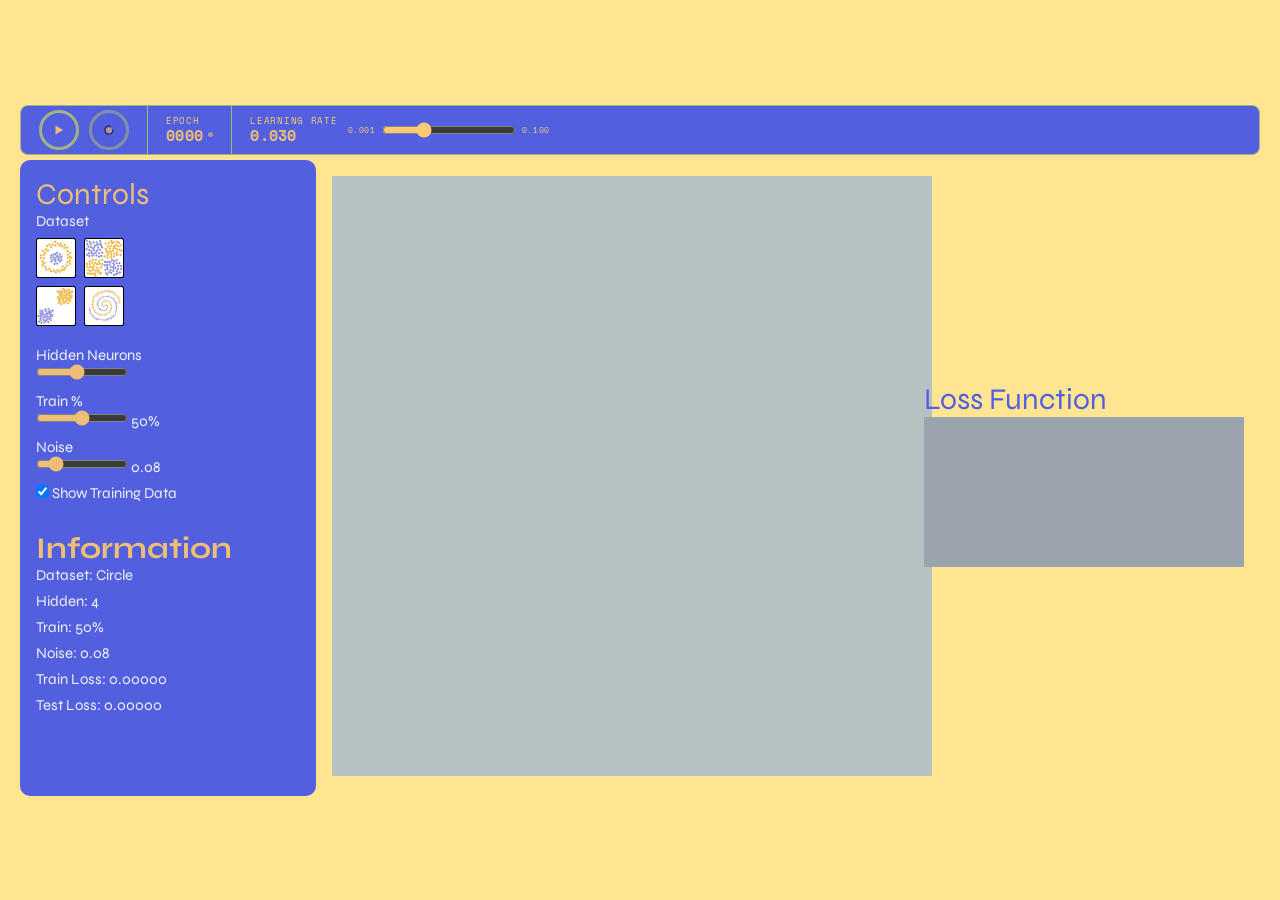
==== commit 9e0ec1df: "NNfixes" ====
--- a/design.html
+++ b/design.html
@@ -73,19 +73,19 @@
     </select>
 
     <div class="dataset-grid">
-      <button type="button" class="dataset-card active" data-dataset="circle" aria-label="Circle dataset">
+      <button type="button" class="dataset-card active" data-dataset="Circle" aria-label="Circle dataset">
         <img src="img/Circle.jpg" alt="Circle dataset">
       </button>
 
-      <button type="button" class="dataset-card" data-dataset="xor" aria-label="XOR dataset">
+      <button type="button" class="dataset-card" data-dataset="XOR" aria-label="XOR dataset">
         <img src="img/XOR.jpg" alt="XOR dataset">
       </button>
 
-      <button type="button" class="dataset-card" data-dataset="gaussian" aria-label="Gaussian dataset">
+      <button type="button" class="dataset-card" data-dataset="Gaussian" aria-label="Gaussian dataset">
         <img src="img/Gaussian.jpg" alt="Gaussian dataset">
       </button>
 
-      <button type="button" class="dataset-card" data-dataset="spiral" aria-label="Spiral dataset">
+      <button type="button" class="dataset-card" data-dataset="Spiral" aria-label="Spiral dataset">
         <img src="img/Spiral.jpg" alt="Spiral dataset">
       </button>
     </div>
@@ -125,6 +125,5 @@
     </main>
 </div>
 <script src="functions.js"></script>
-
 </body>
 </html>
